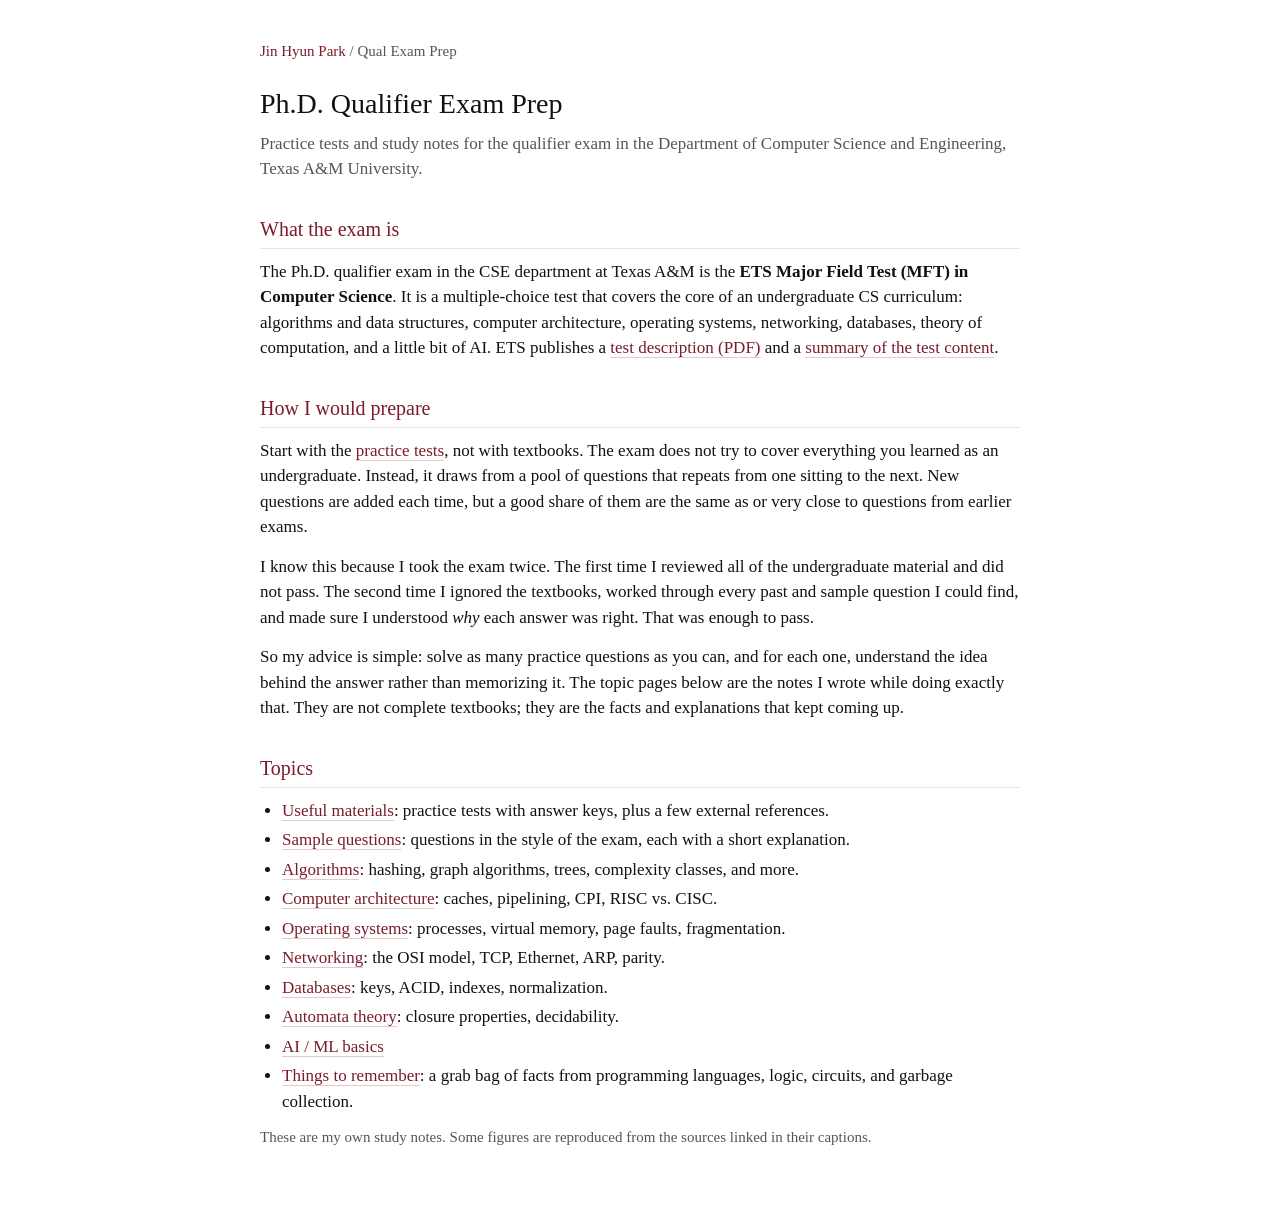
==== qual-exam/index.html @ e58c9a34 "Qual Exam Prep: rewrite notes in plain English with explanations, polish figures Co-Authored-By: Cla" ====
<!DOCTYPE html>
<html lang="en">
<head>
<meta charset="utf-8">
<meta name="viewport" content="width=device-width, initial-scale=1">
<title>Qual Exam Prep – Jin Hyun Park</title>
<meta name="description" content="Practice tests and topic notes for the Computer Science and Engineering Ph.D. qualifier exam (ETS Major Field Test) at Texas A&M University.">
<link rel="icon" href="../favicon.svg" type="image/svg+xml">
<link rel="stylesheet" href="../style.css">
<link rel="stylesheet" href="notes.css">
</head>
<body>
<div class="page">

<p class="crumbs"><a href="../">Jin Hyun Park</a> / Qual Exam Prep</p>

<h1>Ph.D. Qualifier Exam Prep</h1>
<p class="subtitle">Practice tests and study notes for the qualifier exam in the Department of Computer Science and Engineering, Texas A&M University.</p>

<h2>What the exam is</h2>
<p>
The Ph.D. qualifier exam in the CSE department at Texas A&M is the <b>ETS Major Field Test (MFT) in Computer Science</b>.
It is a multiple-choice test that covers the core of an undergraduate CS curriculum: algorithms and data structures,
computer architecture, operating systems, networking, databases, theory of computation, and a little bit of AI.
ETS publishes a <a href="https://www.ets.org/content/dam/ets-org/pdfs/mft/comp-sci-test-description.pdf">test description (PDF)</a>
and a <a href="https://www.ets.org/mft/about/test-content.html">summary of the test content</a>.
</p>

<h2>How I would prepare</h2>
<p>
Start with the <a href="useful-materials.html">practice tests</a>, not with textbooks. The exam does not try to cover
everything you learned as an undergraduate. Instead, it draws from a pool of questions that repeats from one sitting to
the next. New questions are added each time, but a good share of them are the same as or very close to questions from
earlier exams.
</p>
<p>
I know this because I took the exam twice. The first time I reviewed all of the undergraduate material and did not
pass. The second time I ignored the textbooks, worked through every past and sample question I could find, and made
sure I understood <em>why</em> each answer was right. That was enough to pass.
</p>
<p>
So my advice is simple: solve as many practice questions as you can, and for each one, understand the idea behind the
answer rather than memorizing it. The topic pages below are the notes I wrote while doing exactly that. They are not
complete textbooks; they are the facts and explanations that kept coming up.
</p>

<h2>Topics</h2>
<ul>
<li><a href="useful-materials.html">Useful materials</a>: practice tests with answer keys, plus a few external references.</li>
<li><a href="sample-questions.html">Sample questions</a>: questions in the style of the exam, each with a short explanation.</li>
<li><a href="algorithms.html">Algorithms</a>: hashing, graph algorithms, trees, complexity classes, and more.</li>
<li><a href="computer-architecture.html">Computer architecture</a>: caches, pipelining, CPI, RISC vs. CISC.</li>
<li><a href="operating-system.html">Operating systems</a>: processes, virtual memory, page faults, fragmentation.</li>
<li><a href="networking.html">Networking</a>: the OSI model, TCP, Ethernet, ARP, parity.</li>
<li><a href="database.html">Databases</a>: keys, ACID, indexes, normalization.</li>
<li><a href="automata-theory.html">Automata theory</a>: closure properties, decidability.</li>
<li><a href="ai-ml-basics.html">AI / ML basics</a></li>
<li><a href="things-to-remember.html">Things to remember</a>: a grab bag of facts from programming languages, logic, circuits, and garbage collection.</li>
</ul>

<p class="small">
These are my own study notes. Some figures are reproduced from the sources linked in their captions.
</p>

</div>
</body>
</html>
---- style.css ----
body {
  margin: 0;
  padding: 0;
  background: #ffffff;
  color: #111;
  font-family: Georgia, "Times New Roman", Times, serif;
  font-size: 17px;
  line-height: 1.5;
}

.page {
  max-width: 760px;
  margin: 0 auto;
  padding: 40px 20px 60px;
}

a {
  color: #7a1c2b;
  text-decoration: none;
  border-bottom: 1px solid #e3c9ce;
}
a:hover {
  border-bottom-color: #7a1c2b;
}

h1 {
  font-size: 30px;
  font-weight: normal;
  margin: 0 0 10px;
}

h2 {
  font-size: 22px;
  font-weight: normal;
  margin: 36px 0 12px;
  color: #7a1c2b;
}

h3 {
  font-size: 17px;
  font-weight: bold;
  margin: 20px 0 8px;
}

p {
  margin: 0 0 14px;
}

hr {
  border: 0;
  border-top: 1px solid #ddd;
  margin: 24px 0;
}

.tagline {
  color: #555;
  font-style: italic;
}

table.news td:first-child,
table.cv td:first-child {
  color: #7a1c2b;
}

.small {
  font-size: 15px;
  color: #555;
}

.footer {
  margin-top: 24px;
}

/* header */
table.header {
  width: 100%;
  border-collapse: collapse;
}
table.header td {
  vertical-align: top;
  padding: 0;
}
.header-text p {
  margin-bottom: 10px;
}
.header-photo {
  width: 170px;
  text-align: right;
}
.header-photo img {
  width: 160px;
  height: 160px;
  object-fit: cover;
  border-radius: 4px;
}

/* news, cv tables */
table.news,
table.cv {
  border-collapse: collapse;
  width: 100%;
}
table.news td,
table.cv td {
  vertical-align: top;
  padding: 3px 0;
}
table.news td:first-child,
table.cv td:first-child {
  width: 110px;
  padding-right: 14px;
  color: #555;
  white-space: nowrap;
}

/* publications */
table.pubs {
  border-collapse: collapse;
  width: 100%;
}
table.pubs td {
  vertical-align: top;
  padding: 0 0 12px;
}
table.pubs td:first-child {
  width: 44px;
  padding-right: 10px;
  color: #7a1c2b;
  white-space: nowrap;
}

/* projects */
ul.projects {
  padding-left: 20px;
  margin: 0;
}
ul.projects li {
  margin-bottom: 12px;
}

@media (max-width: 600px) {
  body { font-size: 16px; }
  .page { padding: 24px 16px 40px; }
  table.header,
  table.header tr,
  table.header td { display: block; width: 100%; }
  .header-photo { text-align: left; margin-bottom: 16px; }
  .header-photo img { width: 130px; height: 130px; }
  table.news td:first-child,
  table.cv td:first-child { width: 90px; }
}
---- qual-exam/notes.css ----
/* Styles specific to the qualifier-exam notes. Loaded after ../style.css. */

.crumbs {
  font-size: 15px;
  color: #555;
  margin-bottom: 20px;
}
.crumbs a { border-bottom: none; }
.crumbs a:hover { border-bottom: 1px solid #7a1c2b; }

h1 {
  font-size: 28px;
  margin-bottom: 6px;
}
.subtitle {
  color: #555;
  margin-bottom: 24px;
}

h2 {
  font-size: 20px;
  margin: 32px 0 10px;
  padding-bottom: 4px;
  border-bottom: 1px solid #e5e5e5;
}
h3 {
  font-size: 17px;
  margin: 18px 0 6px;
}

ul, ol {
  padding-left: 22px;
  margin: 0 0 12px;
}
li { margin-bottom: 4px; }
li ul, li ol { margin: 4px 0 4px; }

figure {
  margin: 16px auto 24px;
  text-align: center;
}
figure img {
  display: block;
  margin: 0 auto;
  max-width: min(100%, 620px);
  height: auto;
  padding: 10px;
  background: #fff;
  border: 1px solid #e3e3e3;
  border-radius: 6px;
  box-shadow: 0 1px 3px rgba(0, 0, 0, 0.06);
}
figure.wide img { max-width: 100%; }
figure.small img { max-width: min(100%, 420px); }
figure.pair {
  display: flex;
  flex-wrap: wrap;
  justify-content: center;
  gap: 12px;
}
figure.pair img {
  flex: 1 1 260px;
  max-width: calc(50% - 6px);
  margin: 0;
}
figure.pair figcaption { flex-basis: 100%; }
figcaption {
  font-size: 14px;
  color: #666;
  margin-top: 8px;
  line-height: 1.4;
}
figcaption a { color: #7a1c2b; }
@media (max-width: 600px) {
  figure.pair img { max-width: 100%; }
}

code {
  font-family: Menlo, Consolas, monospace;
  font-size: 15px;
  background: #f4f4f4;
  padding: 0 4px;
}

table.notes {
  border-collapse: collapse;
  width: 100%;
  margin: 8px 0 16px;
  font-size: 16px;
}
table.notes th, table.notes td {
  border: 1px solid #ddd;
  padding: 5px 8px;
  vertical-align: top;
  text-align: left;
}
table.notes th { background: #f6f6f6; font-weight: bold; }

.answer { margin: 4px 0 14px; }
.answer b { color: #7a1c2b; }

.topics {
  margin-top: 40px;
  padding-top: 16px;
  border-top: 1px solid #ddd;
  font-size: 15px;
  color: #555;
}
.topics a { border-bottom: none; }
.topics a:hover { border-bottom: 1px solid #7a1c2b; }
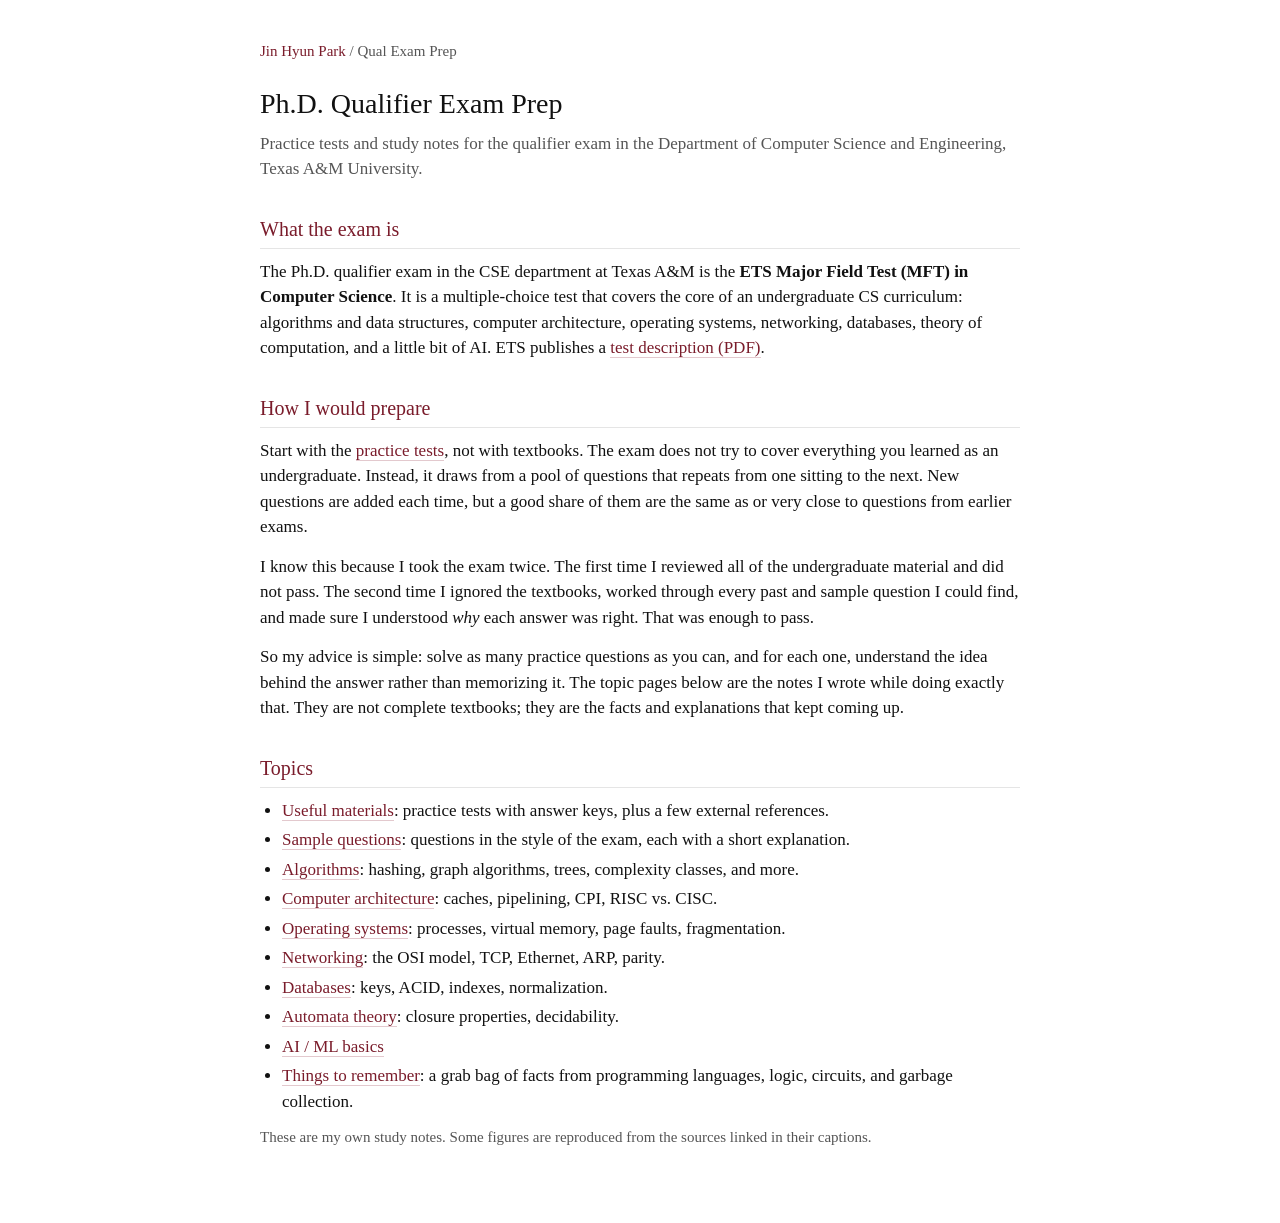
==== commit 9946052f: "Qual exam overview: drop test-content link Co-Authored-By: Claude Fable 5.1 <noreply@anthropic.com>" ====
--- a/qual-exam/index.html
+++ b/qual-exam/index.html
@@ -12,7 +12,7 @@
 <body>
 <div class="page">
 
-<p class="crumbs"><a href="../">Jin Hyun Park</a> / Qual Exam Prep</p>
+<p class="crumbs"><a href="../index.html">Jin Hyun Park</a> / Qual Exam Prep</p>
 
 <h1>Ph.D. Qualifier Exam Prep</h1>
 <p class="subtitle">Practice tests and study notes for the qualifier exam in the Department of Computer Science and Engineering, Texas A&M University.</p>
@@ -22,8 +22,7 @@
 The Ph.D. qualifier exam in the CSE department at Texas A&M is the <b>ETS Major Field Test (MFT) in Computer Science</b>.
 It is a multiple-choice test that covers the core of an undergraduate CS curriculum: algorithms and data structures,
 computer architecture, operating systems, networking, databases, theory of computation, and a little bit of AI.
-ETS publishes a <a href="https://www.ets.org/content/dam/ets-org/pdfs/mft/comp-sci-test-description.pdf">test description (PDF)</a>
-and a <a href="https://www.ets.org/mft/about/test-content.html">summary of the test content</a>.
+ETS publishes a <a href="https://www.ets.org/content/dam/ets-org/pdfs/mft/comp-sci-test-description.pdf">test description (PDF)</a>.
 </p>
 
 <h2>How I would prepare</h2>
--- a/qual-exam/notes.css
+++ b/qual-exam/notes.css
@@ -40,6 +40,7 @@
   text-align: center;
 }
 figure img {
+  box-sizing: border-box;
   display: block;
   margin: 0 auto;
   max-width: min(100%, 620px);
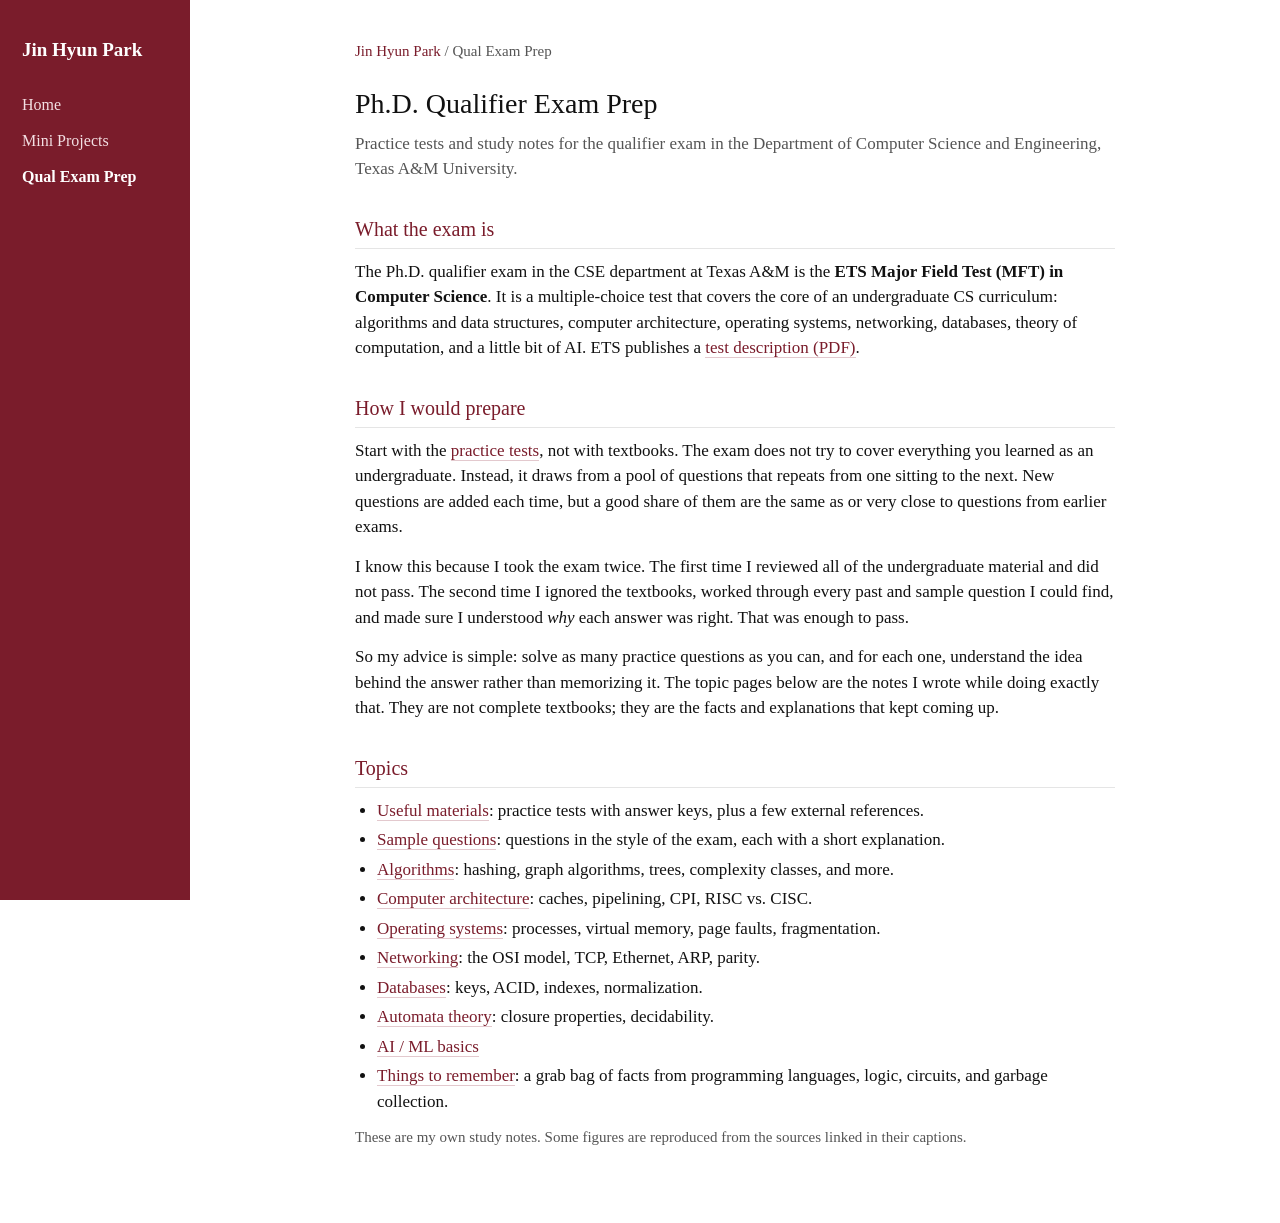
==== commit f6aac646: "Left sidebar navigation (Home / Mini Projects / Qual Exam Prep); CV lists both Bristol advisors Co-A" ====
--- a/qual-exam/index.html
+++ b/qual-exam/index.html
@@ -10,6 +10,14 @@
 <link rel="stylesheet" href="notes.css">
 </head>
 <body>
+<aside class="side">
+  <a class="side-name" href="../index.html">Jin Hyun Park</a>
+  <nav>
+    <a href="../index.html">Home</a>
+    <a href="../projects.html">Mini Projects</a>
+    <a href="../qual-exam/index.html" class="active">Qual Exam Prep</a>
+  </nav>
+</aside>
 <div class="page">
 
 <p class="crumbs"><a href="../index.html">Jin Hyun Park</a> / Qual Exam Prep</p>
--- a/style.css
+++ b/style.css
@@ -1,6 +1,8 @@
 body {
   margin: 0;
   padding: 0;
+  display: flex;
+  align-items: flex-start;
   background: #ffffff;
   color: #111;
   font-family: Georgia, "Times New Roman", Times, serif;
@@ -9,6 +11,7 @@
 }
 
 .page {
+  flex: 1;
   max-width: 760px;
   margin: 0 auto;
   padding: 40px 20px 60px;
@@ -32,8 +35,21 @@
 h2 {
   font-size: 22px;
   font-weight: normal;
-  margin: 36px 0 12px;
-  color: #7a1c2b;
+  margin: 0 0 12px;
+  color: #7a1c2b;
+}
+
+/* sections with alternating background */
+.sec {
+  padding: 22px 24px 14px;
+  margin: 0 -24px;
+  border-radius: 6px;
+}
+.sec:nth-of-type(even) {
+  background: #faf8f4;
+}
+.sec + .sec {
+  margin-top: 8px;
 }
 
 h3 {
@@ -69,7 +85,103 @@
 
 .footer {
   margin-top: 24px;
-}
+  text-align: right;
+}
+
+/* header band */
+.hero {
+  margin: 0 0 20px;
+  padding: 0 0 16px;
+  border-bottom: 1px solid #ddd;
+}
+
+/* mini projects */
+.proj {
+  display: flex;
+  gap: 18px;
+  align-items: flex-start;
+  margin: 0 0 22px;
+}
+.proj-thumb {
+  flex: 0 0 200px;
+  border-bottom: none;
+}
+.proj-thumb img {
+  display: block;
+  width: 200px;
+  height: 134px;
+  object-fit: cover;
+  border-radius: 6px;
+  border: 1px solid #e3e3e3;
+  background: #fff;
+}
+.proj-body h3 {
+  font-size: 17px;
+  font-weight: bold;
+  margin: 0 0 12px;
+  white-space: nowrap;
+  overflow: hidden;
+  text-overflow: ellipsis;
+}
+.proj-meta {
+  font-size: 14px;
+  color: #555;
+  margin: 8px 0 0;
+}
+.proj-body p { margin-bottom: 6px; }
+.proj-links { font-size: 15px; }
+
+/* top-right nav in header */
+.topnav {
+  display: flex;
+  justify-content: flex-end;
+  gap: 18px;
+  margin-bottom: 14px;
+  font-size: 15px;
+  white-space: nowrap;
+}
+.topnav a {
+  color: #fff;
+  border-bottom: 1px solid rgba(255,255,255,0.35);
+  padding-bottom: 1px;
+}
+.topnav a:hover { border-bottom-color: #fff; }
+
+/* quick links above About */
+.links-sec { padding-top: 10px; padding-bottom: 6px; }
+.quicklink { margin: 0 0 6px; }
+.quicklink a { font-weight: bold; }
+.quicklink-desc { color: #555; margin-left: 8px; }
+
+/* left sidebar */
+.side {
+  position: sticky;
+  top: 0;
+  flex: 0 0 190px;
+  width: 190px;
+  height: 100vh;
+  box-sizing: border-box;
+  padding: 36px 22px;
+  background: #7a1c2b;
+  color: #fff;
+}
+.side-name {
+  display: block;
+  font-size: 19px;
+  font-weight: bold;
+  color: #fff;
+  border-bottom: none;
+  margin-bottom: 22px;
+}
+.side nav a {
+  display: block;
+  color: #f3dfe3;
+  border-bottom: none;
+  padding: 6px 0;
+  font-size: 16px;
+}
+.side nav a:hover, .side nav a.active { color: #fff; }
+.side nav a.active { font-weight: bold; }
 
 /* header */
 table.header {
@@ -84,7 +196,7 @@
   margin-bottom: 10px;
 }
 .header-photo {
-  width: 170px;
+  width: 220px;
   text-align: right;
 }
 .header-photo img {
@@ -129,7 +241,7 @@
   white-space: nowrap;
 }
 
-/* projects */
+/* old projects */
 ul.projects {
   padding-left: 20px;
   margin: 0;
@@ -138,13 +250,27 @@
   margin-bottom: 12px;
 }
 
+@media (max-width: 700px) {
+  body { display: block; }
+  .side { position: static; width: auto; height: auto; padding: 12px 16px; }
+  .side-name { display: none; }
+  .side nav { display: flex; gap: 18px; }
+  .side nav a { display: inline-block; padding: 4px 0; font-size: 15px; }
+}
+
 @media (max-width: 600px) {
   body { font-size: 16px; }
   .page { padding: 24px 16px 40px; }
+  .sec { margin: 0 -16px; padding: 18px 16px 10px; border-radius: 0; }
+  .proj { flex-direction: column; gap: 10px; }
+  .proj-thumb { flex-basis: auto; }
+  .proj-thumb img { width: 100%; height: auto; max-height: 220px; }
+  .proj-body h3 { white-space: normal; }
   table.header,
   table.header tr,
   table.header td { display: block; width: 100%; }
   .header-photo { text-align: left; margin-bottom: 16px; }
+  .topnav { justify-content: flex-start; margin-bottom: 10px; }
   .header-photo img { width: 130px; height: 130px; }
   table.news td:first-child,
   table.cv td:first-child { width: 90px; }
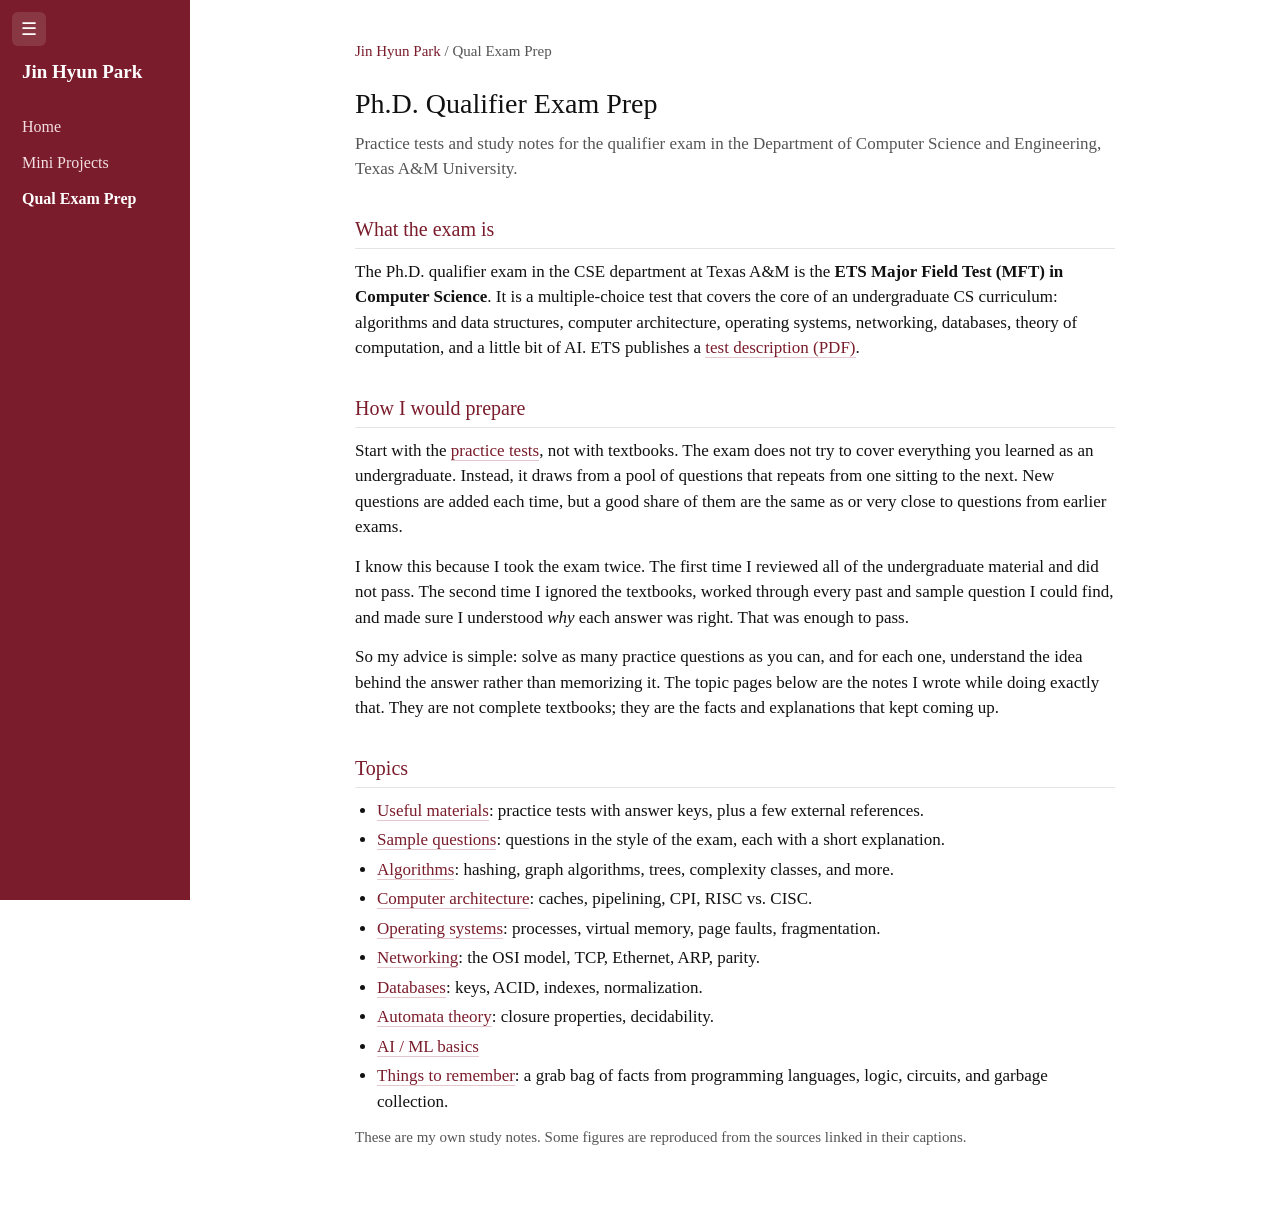
==== commit 56129b26: "Collapsible sidebar with toggle button Co-Authored-By: Claude Fable 5.1 <noreply@anthropic.com>" ====
--- a/qual-exam/index.html
+++ b/qual-exam/index.html
@@ -8,6 +8,7 @@
 <link rel="icon" href="../favicon.svg" type="image/svg+xml">
 <link rel="stylesheet" href="../style.css">
 <link rel="stylesheet" href="notes.css">
+<script src="../nav.js"></script>
 </head>
 <body>
 <aside class="side">
--- a/style.css
+++ b/style.css
@@ -183,6 +183,30 @@
 .side nav a:hover, .side nav a.active { color: #fff; }
 .side nav a.active { font-weight: bold; }
 
+/* sidebar toggle */
+.side-toggle {
+  position: fixed;
+  top: 12px;
+  left: 12px;
+  z-index: 20;
+  width: 34px;
+  height: 34px;
+  border: 0;
+  border-radius: 6px;
+  background: rgba(255,255,255,0.12);
+  color: #fff;
+  font-size: 18px;
+  line-height: 34px;
+  text-align: center;
+  cursor: pointer;
+  padding: 0;
+}
+.side-toggle:hover { background: rgba(255,255,255,0.22); }
+.side { padding-top: 58px; transition: width 0.18s ease, flex-basis 0.18s ease, padding 0.18s ease; }
+.side-collapsed .side { width: 0; flex-basis: 0; padding-left: 0; padding-right: 0; overflow: hidden; }
+.side-collapsed .side-toggle { background: #7a1c2b; }
+.side-collapsed .side-toggle:hover { background: #5e1421; }
+
 /* header */
 table.header {
   width: 100%;
@@ -252,7 +276,9 @@
 
 @media (max-width: 700px) {
   body { display: block; }
-  .side { position: static; width: auto; height: auto; padding: 12px 16px; }
+  .side { position: static; width: auto; height: auto; padding: 12px 16px 12px 56px; }
+  .side-collapsed .side { display: none; }
+  .side-collapsed .page { padding-top: 60px; }
   .side-name { display: none; }
   .side nav { display: flex; gap: 18px; }
   .side nav a { display: inline-block; padding: 4px 0; font-size: 15px; }
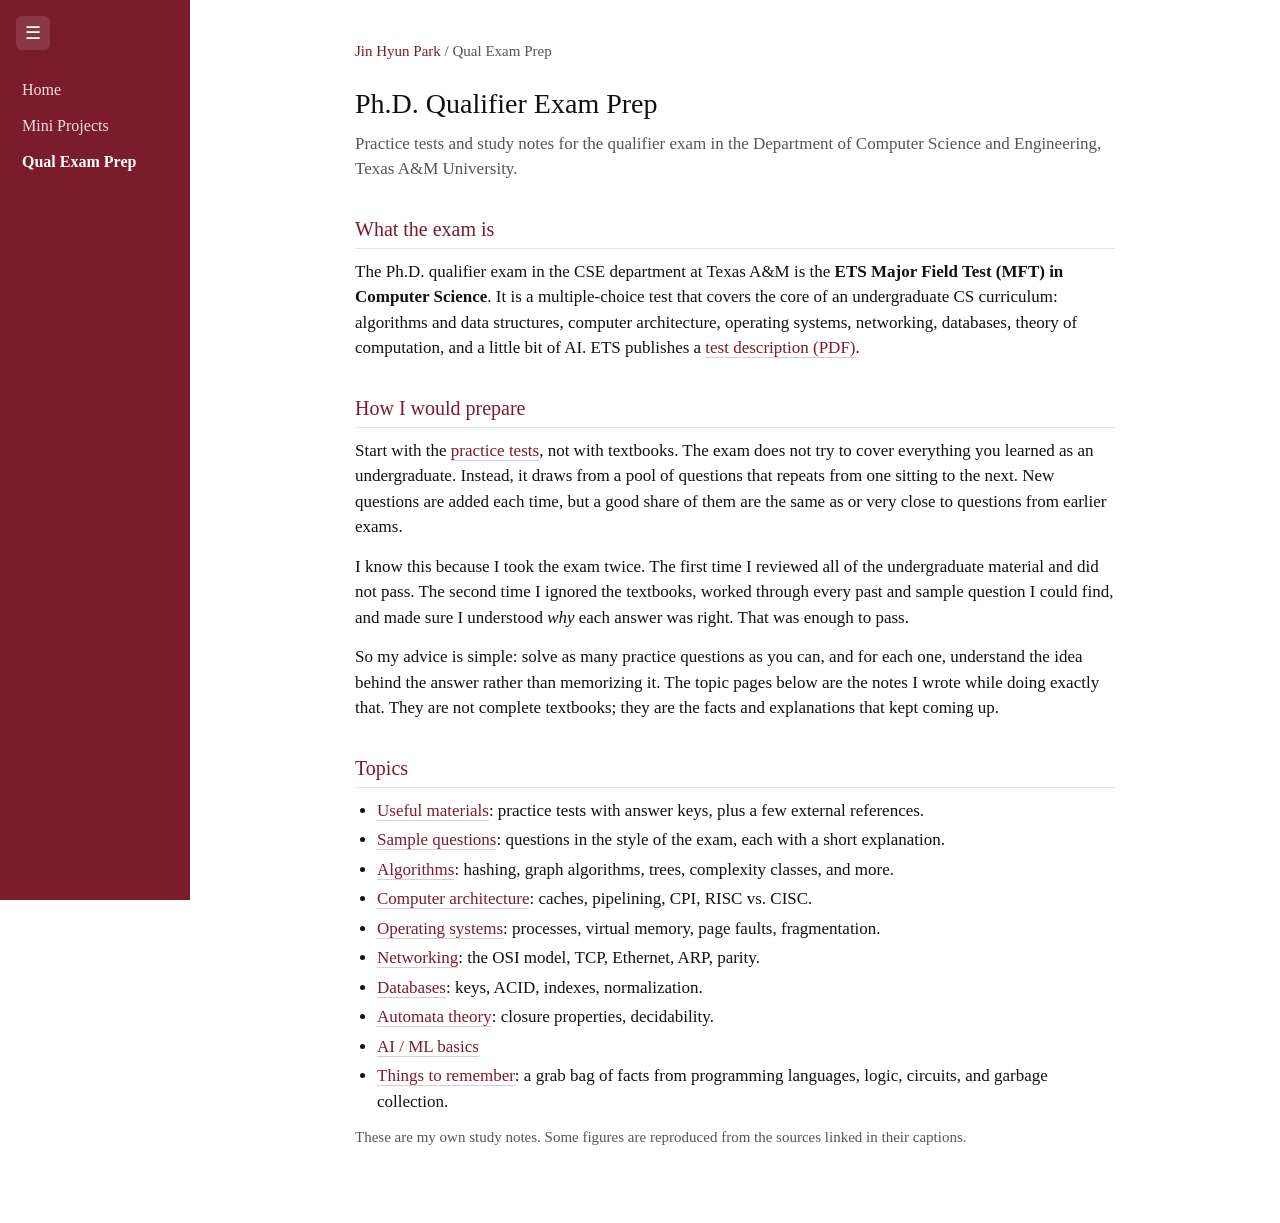
==== commit 741ca422: "Sidebar: drop the name Co-Authored-By: Claude Fable 5.1 <noreply@anthropic.com>" ====
--- a/qual-exam/index.html
+++ b/qual-exam/index.html
@@ -12,7 +12,6 @@
 </head>
 <body>
 <aside class="side">
-  <a class="side-name" href="../index.html">Jin Hyun Park</a>
   <nav>
     <a href="../index.html">Home</a>
     <a href="../projects.html">Mini Projects</a>
--- a/style.css
+++ b/style.css
@@ -186,8 +186,8 @@
 /* sidebar toggle */
 .side-toggle {
   position: fixed;
-  top: 12px;
-  left: 12px;
+  top: 16px;
+  left: 16px;
   z-index: 20;
   width: 34px;
   height: 34px;
@@ -202,8 +202,9 @@
   padding: 0;
 }
 .side-toggle:hover { background: rgba(255,255,255,0.22); }
-.side { padding-top: 58px; transition: width 0.18s ease, flex-basis 0.18s ease, padding 0.18s ease; }
+.side { padding-top: 72px; transition: width 0.18s ease, flex-basis 0.18s ease, padding 0.18s ease; }
 .side-collapsed .side { width: 0; flex-basis: 0; padding-left: 0; padding-right: 0; overflow: hidden; }
+.side-collapsed .page { padding-top: 76px; }
 .side-collapsed .side-toggle { background: #7a1c2b; }
 .side-collapsed .side-toggle:hover { background: #5e1421; }
 
@@ -278,7 +279,6 @@
   body { display: block; }
   .side { position: static; width: auto; height: auto; padding: 12px 16px 12px 56px; }
   .side-collapsed .side { display: none; }
-  .side-collapsed .page { padding-top: 60px; }
   .side-name { display: none; }
   .side nav { display: flex; gap: 18px; }
   .side nav a { display: inline-block; padding: 4px 0; font-size: 15px; }
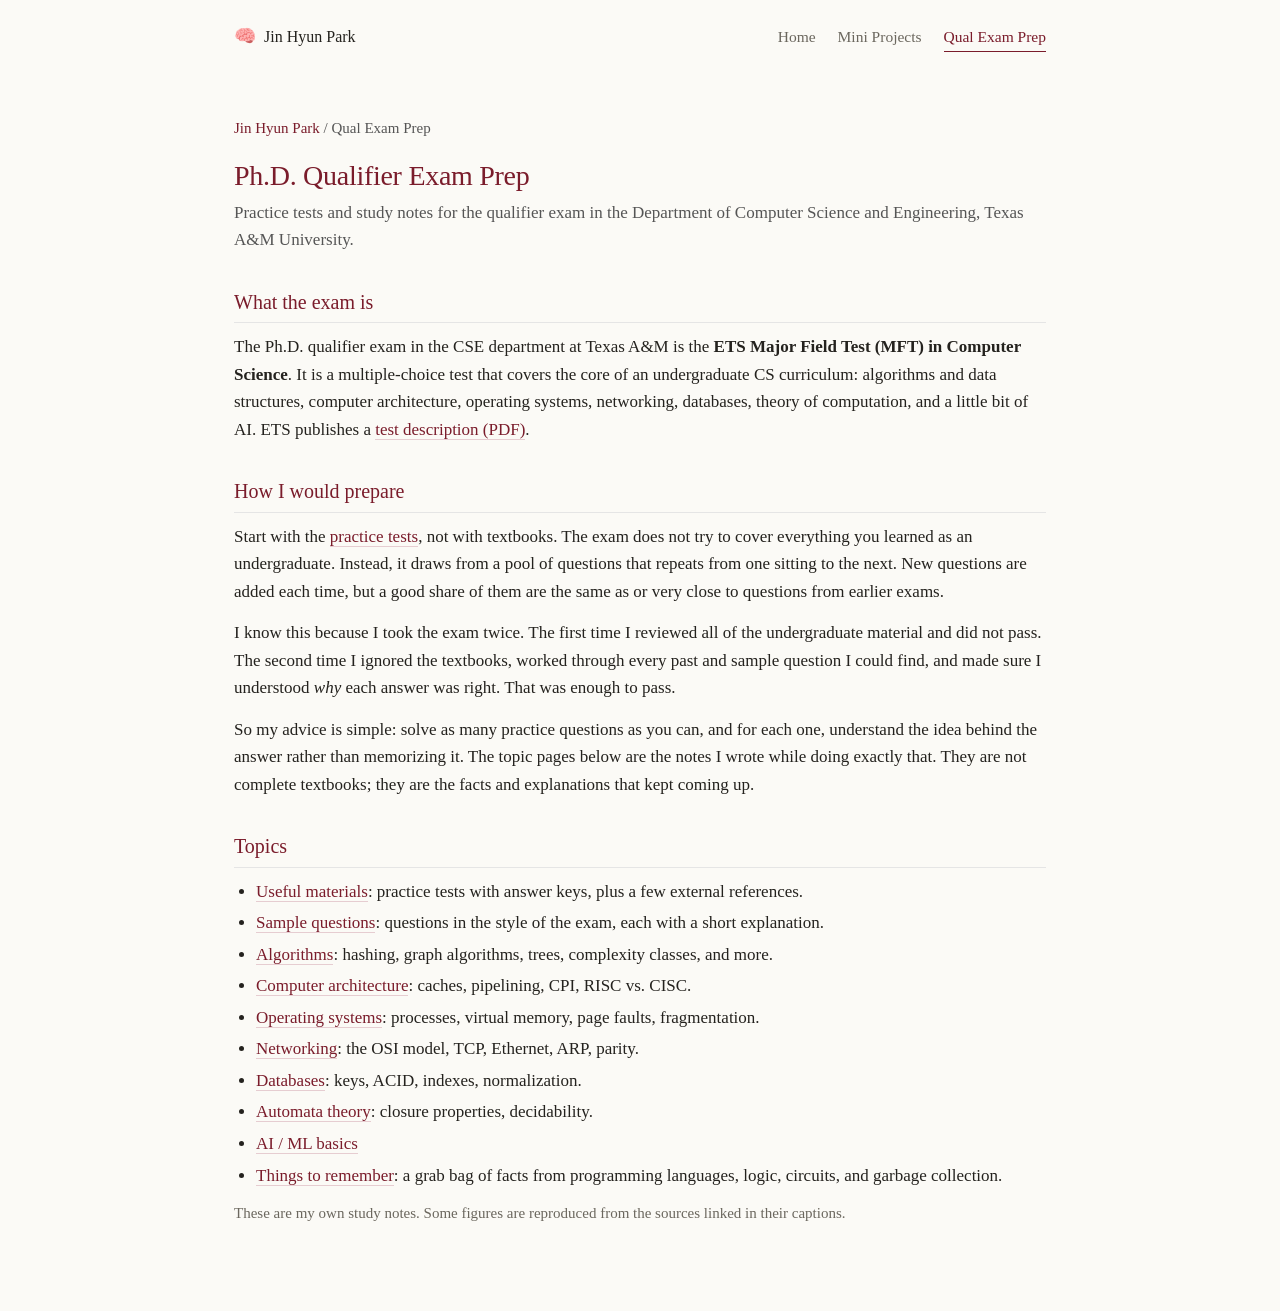
==== commit 94180489: "Quieter redesign: top bar navigation, text-first profile, warm background Co-Authored-By: Claude Fab" ====
--- a/qual-exam/index.html
+++ b/qual-exam/index.html
@@ -8,16 +8,16 @@
 <link rel="icon" href="../favicon.svg" type="image/svg+xml">
 <link rel="stylesheet" href="../style.css">
 <link rel="stylesheet" href="notes.css">
-<script src="../nav.js"></script>
 </head>
 <body>
-<aside class="side">
+<header class="topbar">
+  <a class="brand" href="../index.html"><span class="brand-mark">🧠</span> Jin Hyun Park</a>
   <nav>
     <a href="../index.html">Home</a>
     <a href="../projects.html">Mini Projects</a>
     <a href="../qual-exam/index.html" class="active">Qual Exam Prep</a>
   </nav>
-</aside>
+</header>
 <div class="page">
 
 <p class="crumbs"><a href="../index.html">Jin Hyun Park</a> / Qual Exam Prep</p>
--- a/style.css
+++ b/style.css
@@ -1,303 +1,152 @@
+/* jinhyunpark.com: quiet, text-first layout with a single maroon accent */
+
+:root {
+  --bg: #fbfaf6;
+  --text: #24221e;
+  --muted: #6b675e;
+  --line: #e4dfd3;
+  --accent: #7a1c2b;
+  --accent-soft: #e6cdd1;
+}
+
+* { box-sizing: border-box; }
+html { scroll-behavior: smooth; }
+
 body {
   margin: 0;
   padding: 0;
-  display: flex;
-  align-items: flex-start;
-  background: #ffffff;
-  color: #111;
+  background: var(--bg);
+  color: var(--text);
   font-family: Georgia, "Times New Roman", Times, serif;
   font-size: 17px;
-  line-height: 1.5;
-}
-
-.page {
-  flex: 1;
-  max-width: 760px;
-  margin: 0 auto;
-  padding: 40px 20px 60px;
+  line-height: 1.62;
+  -webkit-font-smoothing: antialiased;
 }
 
 a {
-  color: #7a1c2b;
+  color: var(--accent);
   text-decoration: none;
-  border-bottom: 1px solid #e3c9ce;
+  border-bottom: 1px solid var(--accent-soft);
 }
-a:hover {
-  border-bottom-color: #7a1c2b;
+a:hover { border-bottom-color: var(--accent); }
+
+p { margin: 0 0 14px; }
+
+/* ---------- top bar ---------- */
+.topbar {
+  max-width: 860px;
+  margin: 0 auto;
+  padding: 22px 24px 0;
+  display: flex;
+  align-items: baseline;
+  justify-content: space-between;
+  gap: 16px;
+}
+.brand {
+  color: var(--text);
+  border-bottom: none;
+  font-size: 16px;
+  white-space: nowrap;
+}
+.brand-mark { font-size: 18px; margin-right: 4px; }
+.topbar nav { display: flex; gap: 22px; font-size: 15.5px; white-space: nowrap; }
+.topbar nav a { color: var(--muted); border-bottom: 1px solid transparent; padding-bottom: 2px; }
+.topbar nav a:hover { color: var(--accent); }
+.topbar nav a.active { color: var(--accent); border-bottom-color: var(--accent); }
+
+/* ---------- page ---------- */
+.page {
+  max-width: 860px;
+  margin: 0 auto;
+  padding: 64px 24px 72px;
 }
 
 h1 {
-  font-size: 30px;
-  font-weight: normal;
-  margin: 0 0 10px;
+  font-size: 40px;
+  font-weight: 400;
+  line-height: 1.15;
+  letter-spacing: -0.01em;
+  color: var(--accent);
+  margin: 0 0 8px;
 }
+.kname { font-size: 18px; color: var(--muted); margin-left: 8px; letter-spacing: 0; white-space: nowrap; }
 
 h2 {
-  font-size: 22px;
-  font-weight: normal;
-  margin: 0 0 12px;
-  color: #7a1c2b;
+  font-size: 21px;
+  font-weight: 400;
+  color: var(--accent);
+  margin: 0 0 14px;
+  padding-bottom: 7px;
+  border-bottom: 1px solid var(--line);
 }
+h3 { font-size: 17px; font-weight: 700; margin: 18px 0 8px; }
 
-/* sections with alternating background */
-.sec {
-  padding: 22px 24px 14px;
-  margin: 0 -24px;
-  border-radius: 6px;
+hr { border: 0; border-top: 1px solid var(--line); margin: 40px 0 20px; }
+
+.small { font-size: 15px; color: var(--muted); }
+.footer { margin-top: 18px; text-align: right; }
+
+/* ---------- profile ---------- */
+.profile {
+  display: grid;
+  grid-template-columns: 1fr 250px;
+  gap: 48px;
+  align-items: start;
+  margin-bottom: 60px;
 }
-.sec:nth-of-type(even) {
-  background: #faf8f4;
+.profile.no-photo { grid-template-columns: 1fr; max-width: 680px; }
+.profile.no-photo .profile-photo { display: none; }
+.profile-photo img { display: block; width: 100%; height: auto; border-radius: 4px; }
+.role { color: var(--muted); font-size: 15.5px; margin-bottom: 26px; }
+.intro { font-size: 21px; line-height: 1.45; font-style: italic; margin-bottom: 20px; }
+.contact { margin-top: 24px; line-height: 1.9; }
+.sep { color: var(--line); margin: 0 3px; }
+
+/* ---------- sections ---------- */
+.sec { margin: 0 0 46px; }
+
+table.news, table.cv, table.pubs { border-collapse: collapse; width: 100%; }
+table.news td, table.cv td { vertical-align: top; padding: 4px 0; }
+table.news td:first-child, table.cv td:first-child {
+  width: 118px;
+  padding-right: 14px;
+  color: var(--muted);
+  white-space: nowrap;
+  font-variant-numeric: tabular-nums;
 }
-.sec + .sec {
-  margin-top: 8px;
-}
+table.pubs td { vertical-align: top; padding: 0 0 13px; }
+table.pubs td:first-child { width: 46px; padding-right: 10px; color: var(--accent); white-space: nowrap; }
 
-h3 {
-  font-size: 17px;
-  font-weight: bold;
-  margin: 20px 0 8px;
-}
-
-p {
-  margin: 0 0 14px;
-}
-
-hr {
-  border: 0;
-  border-top: 1px solid #ddd;
-  margin: 24px 0;
-}
-
-.tagline {
-  color: #555;
-  font-style: italic;
-}
-
-table.news td:first-child,
-table.cv td:first-child {
-  color: #7a1c2b;
-}
-
-.small {
-  font-size: 15px;
-  color: #555;
-}
-
-.footer {
-  margin-top: 24px;
-  text-align: right;
-}
-
-/* header band */
-.hero {
-  margin: 0 0 20px;
-  padding: 0 0 16px;
-  border-bottom: 1px solid #ddd;
-}
-
-/* mini projects */
-.proj {
-  display: flex;
-  gap: 18px;
-  align-items: flex-start;
-  margin: 0 0 22px;
-}
-.proj-thumb {
-  flex: 0 0 200px;
-  border-bottom: none;
-}
+/* ---------- mini projects ---------- */
+.proj { display: flex; gap: 20px; align-items: flex-start; margin: 0 0 28px; }
+.proj-thumb { flex: 0 0 200px; border-bottom: none; }
 .proj-thumb img {
   display: block;
   width: 200px;
   height: 134px;
   object-fit: cover;
-  border-radius: 6px;
-  border: 1px solid #e3e3e3;
+  border-radius: 4px;
+  border: 1px solid var(--line);
   background: #fff;
 }
-.proj-body h3 {
-  font-size: 17px;
-  font-weight: bold;
-  margin: 0 0 12px;
-  white-space: nowrap;
-  overflow: hidden;
-  text-overflow: ellipsis;
-}
-.proj-meta {
-  font-size: 14px;
-  color: #555;
-  margin: 8px 0 0;
-}
+.proj-body h3 { font-size: 18px; margin: 0 0 10px; white-space: nowrap; overflow: hidden; text-overflow: ellipsis; }
 .proj-body p { margin-bottom: 6px; }
-.proj-links { font-size: 15px; }
+.proj-meta { font-size: 14.5px; color: var(--muted); margin: 8px 0 0; }
 
-/* top-right nav in header */
-.topnav {
-  display: flex;
-  justify-content: flex-end;
-  gap: 18px;
-  margin-bottom: 14px;
-  font-size: 15px;
-  white-space: nowrap;
-}
-.topnav a {
-  color: #fff;
-  border-bottom: 1px solid rgba(255,255,255,0.35);
-  padding-bottom: 1px;
-}
-.topnav a:hover { border-bottom-color: #fff; }
-
-/* quick links above About */
-.links-sec { padding-top: 10px; padding-bottom: 6px; }
-.quicklink { margin: 0 0 6px; }
-.quicklink a { font-weight: bold; }
-.quicklink-desc { color: #555; margin-left: 8px; }
-
-/* left sidebar */
-.side {
-  position: sticky;
-  top: 0;
-  flex: 0 0 190px;
-  width: 190px;
-  height: 100vh;
-  box-sizing: border-box;
-  padding: 36px 22px;
-  background: #7a1c2b;
-  color: #fff;
-}
-.side-name {
-  display: block;
-  font-size: 19px;
-  font-weight: bold;
-  color: #fff;
-  border-bottom: none;
-  margin-bottom: 22px;
-}
-.side nav a {
-  display: block;
-  color: #f3dfe3;
-  border-bottom: none;
-  padding: 6px 0;
-  font-size: 16px;
-}
-.side nav a:hover, .side nav a.active { color: #fff; }
-.side nav a.active { font-weight: bold; }
-
-/* sidebar toggle */
-.side-toggle {
-  position: fixed;
-  top: 16px;
-  left: 16px;
-  z-index: 20;
-  width: 34px;
-  height: 34px;
-  border: 0;
-  border-radius: 6px;
-  background: rgba(255,255,255,0.12);
-  color: #fff;
-  font-size: 18px;
-  line-height: 34px;
-  text-align: center;
-  cursor: pointer;
-  padding: 0;
-}
-.side-toggle:hover { background: rgba(255,255,255,0.22); }
-.side { padding-top: 72px; transition: width 0.18s ease, flex-basis 0.18s ease, padding 0.18s ease; }
-.side-collapsed .side { width: 0; flex-basis: 0; padding-left: 0; padding-right: 0; overflow: hidden; }
-.side-collapsed .page { padding-top: 76px; }
-.side-collapsed .side-toggle { background: #7a1c2b; }
-.side-collapsed .side-toggle:hover { background: #5e1421; }
-
-/* header */
-table.header {
-  width: 100%;
-  border-collapse: collapse;
-}
-table.header td {
-  vertical-align: top;
-  padding: 0;
-}
-.header-text p {
-  margin-bottom: 10px;
-}
-.header-photo {
-  width: 220px;
-  text-align: right;
-}
-.header-photo img {
-  width: 160px;
-  height: 160px;
-  object-fit: cover;
-  border-radius: 4px;
-}
-
-/* news, cv tables */
-table.news,
-table.cv {
-  border-collapse: collapse;
-  width: 100%;
-}
-table.news td,
-table.cv td {
-  vertical-align: top;
-  padding: 3px 0;
-}
-table.news td:first-child,
-table.cv td:first-child {
-  width: 110px;
-  padding-right: 14px;
-  color: #555;
-  white-space: nowrap;
-}
-
-/* publications */
-table.pubs {
-  border-collapse: collapse;
-  width: 100%;
-}
-table.pubs td {
-  vertical-align: top;
-  padding: 0 0 12px;
-}
-table.pubs td:first-child {
-  width: 44px;
-  padding-right: 10px;
-  color: #7a1c2b;
-  white-space: nowrap;
-}
-
-/* old projects */
-ul.projects {
-  padding-left: 20px;
-  margin: 0;
-}
-ul.projects li {
-  margin-bottom: 12px;
-}
-
-@media (max-width: 700px) {
-  body { display: block; }
-  .side { position: static; width: auto; height: auto; padding: 12px 16px 12px 56px; }
-  .side-collapsed .side { display: none; }
-  .side-name { display: none; }
-  .side nav { display: flex; gap: 18px; }
-  .side nav a { display: inline-block; padding: 4px 0; font-size: 15px; }
-}
-
-@media (max-width: 600px) {
-  body { font-size: 16px; }
-  .page { padding: 24px 16px 40px; }
-  .sec { margin: 0 -16px; padding: 18px 16px 10px; border-radius: 0; }
+/* ---------- responsive ---------- */
+@media (max-width: 760px) {
+  body { font-size: 16.5px; }
+  .topbar { padding: 16px 18px 0; flex-wrap: wrap; row-gap: 6px; }
+  .topbar nav { gap: 16px; font-size: 15px; }
+  .page { padding: 40px 18px 56px; }
+  h1 { font-size: 33px; }
+  .intro { font-size: 19px; }
+  .profile { grid-template-columns: 1fr; gap: 24px; margin-bottom: 48px; }
+  .profile-photo { order: -1; }
+  .profile-photo img { max-width: 220px; }
+  table.news td:first-child, table.cv td:first-child { width: 92px; }
   .proj { flex-direction: column; gap: 10px; }
   .proj-thumb { flex-basis: auto; }
   .proj-thumb img { width: 100%; height: auto; max-height: 220px; }
   .proj-body h3 { white-space: normal; }
-  table.header,
-  table.header tr,
-  table.header td { display: block; width: 100%; }
-  .header-photo { text-align: left; margin-bottom: 16px; }
-  .topnav { justify-content: flex-start; margin-bottom: 10px; }
-  .header-photo img { width: 130px; height: 130px; }
-  table.news td:first-child,
-  table.cv td:first-child { width: 90px; }
 }
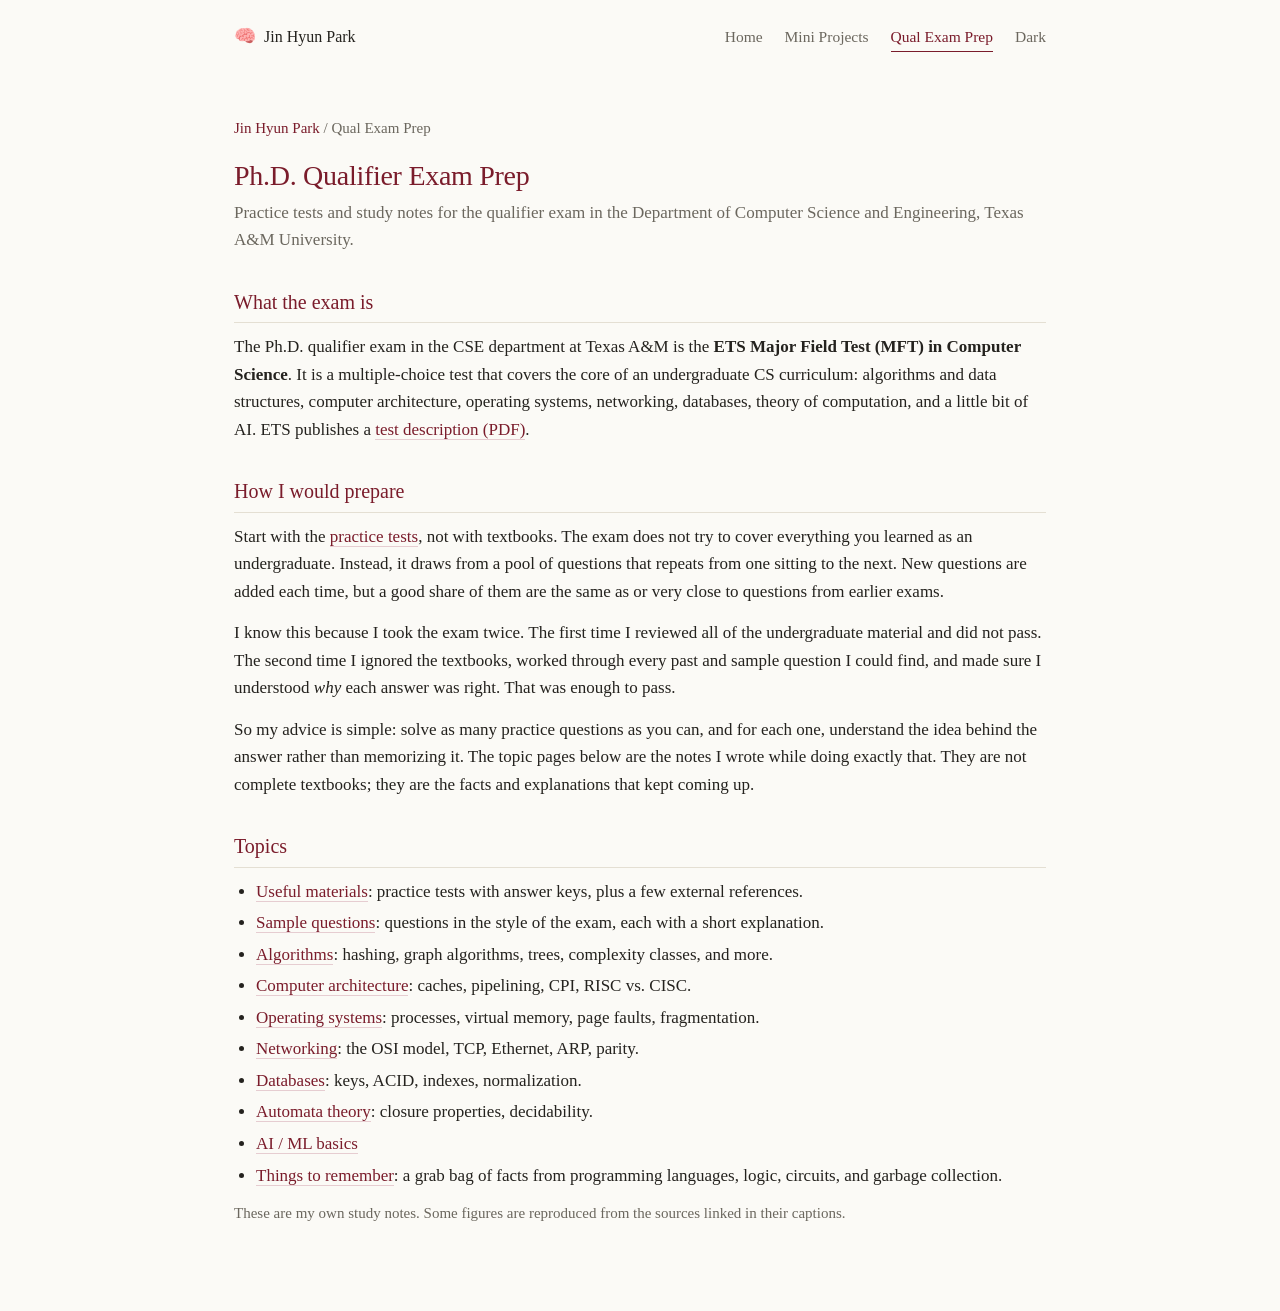
==== commit 57fcda2f: "Add a light/dark theme toggle (light by default) Colors move to CSS variables with a dark palette un" ====
--- a/qual-exam/index.html
+++ b/qual-exam/index.html
@@ -8,6 +8,8 @@
 <link rel="icon" href="../favicon.svg" type="image/svg+xml">
 <link rel="stylesheet" href="../style.css">
 <link rel="stylesheet" href="notes.css">
+<script>try{if(localStorage.getItem("site-theme")==="dark")document.documentElement.setAttribute("data-theme","dark")}catch(e){}</script>
+<script defer src="../theme.js"></script>
 </head>
 <body>
 <header class="topbar">
@@ -16,6 +18,7 @@
     <a href="../index.html">Home</a>
     <a href="../projects.html">Mini Projects</a>
     <a href="../qual-exam/index.html" class="active">Qual Exam Prep</a>
+    <button type="button" class="theme-toggle" id="themeToggle" aria-pressed="false"><span class="t-dark">Dark</span><span class="t-light">Light</span></button>
   </nav>
 </header>
 <div class="page">
--- a/style.css
+++ b/style.css
@@ -7,6 +7,24 @@
   --line: #e4dfd3;
   --accent: #7a1c2b;
   --accent-soft: #e6cdd1;
+  --card: #ffffff;
+  --fill: #f3f1ea;
+  --figure-filter: none;
+  color-scheme: light;
+}
+
+/* Dark theme: same cream-and-maroon idea, turned down for a dark room. */
+:root[data-theme="dark"] {
+  --bg: #14130f;
+  --text: #e7e3d9;
+  --muted: #a39d90;
+  --line: #302d26;
+  --accent: #dd9aa1;
+  --accent-soft: #5c3a40;
+  --card: #ffffff;
+  --fill: #1e1c17;
+  --figure-filter: brightness(0.86);
+  color-scheme: dark;
 }
 
 * { box-sizing: border-box; }
@@ -49,10 +67,25 @@
   white-space: nowrap;
 }
 .brand-mark { font-size: 18px; margin-right: 4px; }
-.topbar nav { display: flex; gap: 22px; font-size: 15.5px; white-space: nowrap; }
+.topbar nav { display: flex; align-items: baseline; gap: 22px; font-size: 15.5px; white-space: nowrap; }
 .topbar nav a { color: var(--muted); border-bottom: 1px solid transparent; padding-bottom: 2px; }
 .topbar nav a:hover { color: var(--accent); }
 .topbar nav a.active { color: var(--accent); border-bottom-color: var(--accent); }
+
+.theme-toggle {
+  font: inherit;
+  color: var(--muted);
+  background: none;
+  border: 0;
+  border-bottom: 1px solid transparent;
+  padding: 0 0 2px;
+  cursor: pointer;
+  white-space: nowrap;
+}
+.theme-toggle:hover { color: var(--accent); }
+.theme-toggle .t-light { display: none; }
+:root[data-theme="dark"] .theme-toggle .t-dark { display: none; }
+:root[data-theme="dark"] .theme-toggle .t-light { display: inline; }
 
 /* ---------- page ---------- */
 .page {
@@ -98,7 +131,7 @@
 .profile.no-photo .profile-photo { display: none; }
 .profile-photo img { display: block; width: 100%; height: auto; border-radius: 4px; }
 .role { color: var(--muted); font-size: 15.5px; margin-bottom: 26px; }
-.intro { font-size: 21px; line-height: 1.45; font-style: italic; margin-bottom: 20px; }
+.intro { font-size: 17px; font-style: italic; color: var(--muted); margin-bottom: 18px; }
 .contact { margin-top: 24px; line-height: 1.9; }
 .sep { color: var(--line); margin: 0 3px; }
 
@@ -119,6 +152,8 @@
 
 /* ---------- mini projects ---------- */
 .proj { display: flex; gap: 20px; align-items: flex-start; margin: 0 0 28px; }
+.proj + .proj { border-top: 1px solid var(--line); padding-top: 28px; }
+.proj:first-of-type { border-top: 1px solid var(--line); padding-top: 28px; }
 .proj-thumb { flex: 0 0 200px; border-bottom: none; }
 .proj-thumb img {
   display: block;
@@ -127,7 +162,8 @@
   object-fit: cover;
   border-radius: 4px;
   border: 1px solid var(--line);
-  background: #fff;
+  background: var(--card);
+  filter: var(--figure-filter);
 }
 .proj-body h3 { font-size: 18px; margin: 0 0 10px; white-space: nowrap; overflow: hidden; text-overflow: ellipsis; }
 .proj-body p { margin-bottom: 6px; }
@@ -140,7 +176,6 @@
   .topbar nav { gap: 16px; font-size: 15px; }
   .page { padding: 40px 18px 56px; }
   h1 { font-size: 33px; }
-  .intro { font-size: 19px; }
   .profile { grid-template-columns: 1fr; gap: 24px; margin-bottom: 48px; }
   .profile-photo { order: -1; }
   .profile-photo img { max-width: 220px; }
--- a/qual-exam/notes.css
+++ b/qual-exam/notes.css
@@ -2,18 +2,18 @@
 
 .crumbs {
   font-size: 15px;
-  color: #555;
+  color: var(--muted);
   margin-bottom: 20px;
 }
 .crumbs a { border-bottom: none; }
-.crumbs a:hover { border-bottom: 1px solid #7a1c2b; }
+.crumbs a:hover { border-bottom: 1px solid var(--accent); }
 
 h1 {
   font-size: 28px;
   margin-bottom: 6px;
 }
 .subtitle {
-  color: #555;
+  color: var(--muted);
   margin-bottom: 24px;
 }
 
@@ -21,7 +21,7 @@
   font-size: 20px;
   margin: 32px 0 10px;
   padding-bottom: 4px;
-  border-bottom: 1px solid #e5e5e5;
+  border-bottom: 1px solid var(--line);
 }
 h3 {
   font-size: 17px;
@@ -46,10 +46,11 @@
   max-width: min(100%, 620px);
   height: auto;
   padding: 10px;
-  background: #fff;
-  border: 1px solid #e3e3e3;
+  background: var(--card);
+  border: 1px solid var(--line);
   border-radius: 6px;
   box-shadow: 0 1px 3px rgba(0, 0, 0, 0.06);
+  filter: var(--figure-filter);
 }
 figure.wide img { max-width: 100%; }
 figure.small img { max-width: min(100%, 420px); }
@@ -67,11 +68,11 @@
 figure.pair figcaption { flex-basis: 100%; }
 figcaption {
   font-size: 14px;
-  color: #666;
+  color: var(--muted);
   margin-top: 8px;
   line-height: 1.4;
 }
-figcaption a { color: #7a1c2b; }
+figcaption a { color: var(--accent); }
 @media (max-width: 600px) {
   figure.pair img { max-width: 100%; }
 }
@@ -79,7 +80,7 @@
 code {
   font-family: Menlo, Consolas, monospace;
   font-size: 15px;
-  background: #f4f4f4;
+  background: var(--fill);
   padding: 0 4px;
 }
 
@@ -90,22 +91,22 @@
   font-size: 16px;
 }
 table.notes th, table.notes td {
-  border: 1px solid #ddd;
+  border: 1px solid var(--line);
   padding: 5px 8px;
   vertical-align: top;
   text-align: left;
 }
-table.notes th { background: #f6f6f6; font-weight: bold; }
+table.notes th { background: var(--fill); font-weight: bold; }
 
 .answer { margin: 4px 0 14px; }
-.answer b { color: #7a1c2b; }
+.answer b { color: var(--accent); }
 
 .topics {
   margin-top: 40px;
   padding-top: 16px;
-  border-top: 1px solid #ddd;
+  border-top: 1px solid var(--line);
   font-size: 15px;
-  color: #555;
+  color: var(--muted);
 }
 .topics a { border-bottom: none; }
-.topics a:hover { border-bottom: 1px solid #7a1c2b; }
+.topics a:hover { border-bottom: 1px solid var(--accent); }
